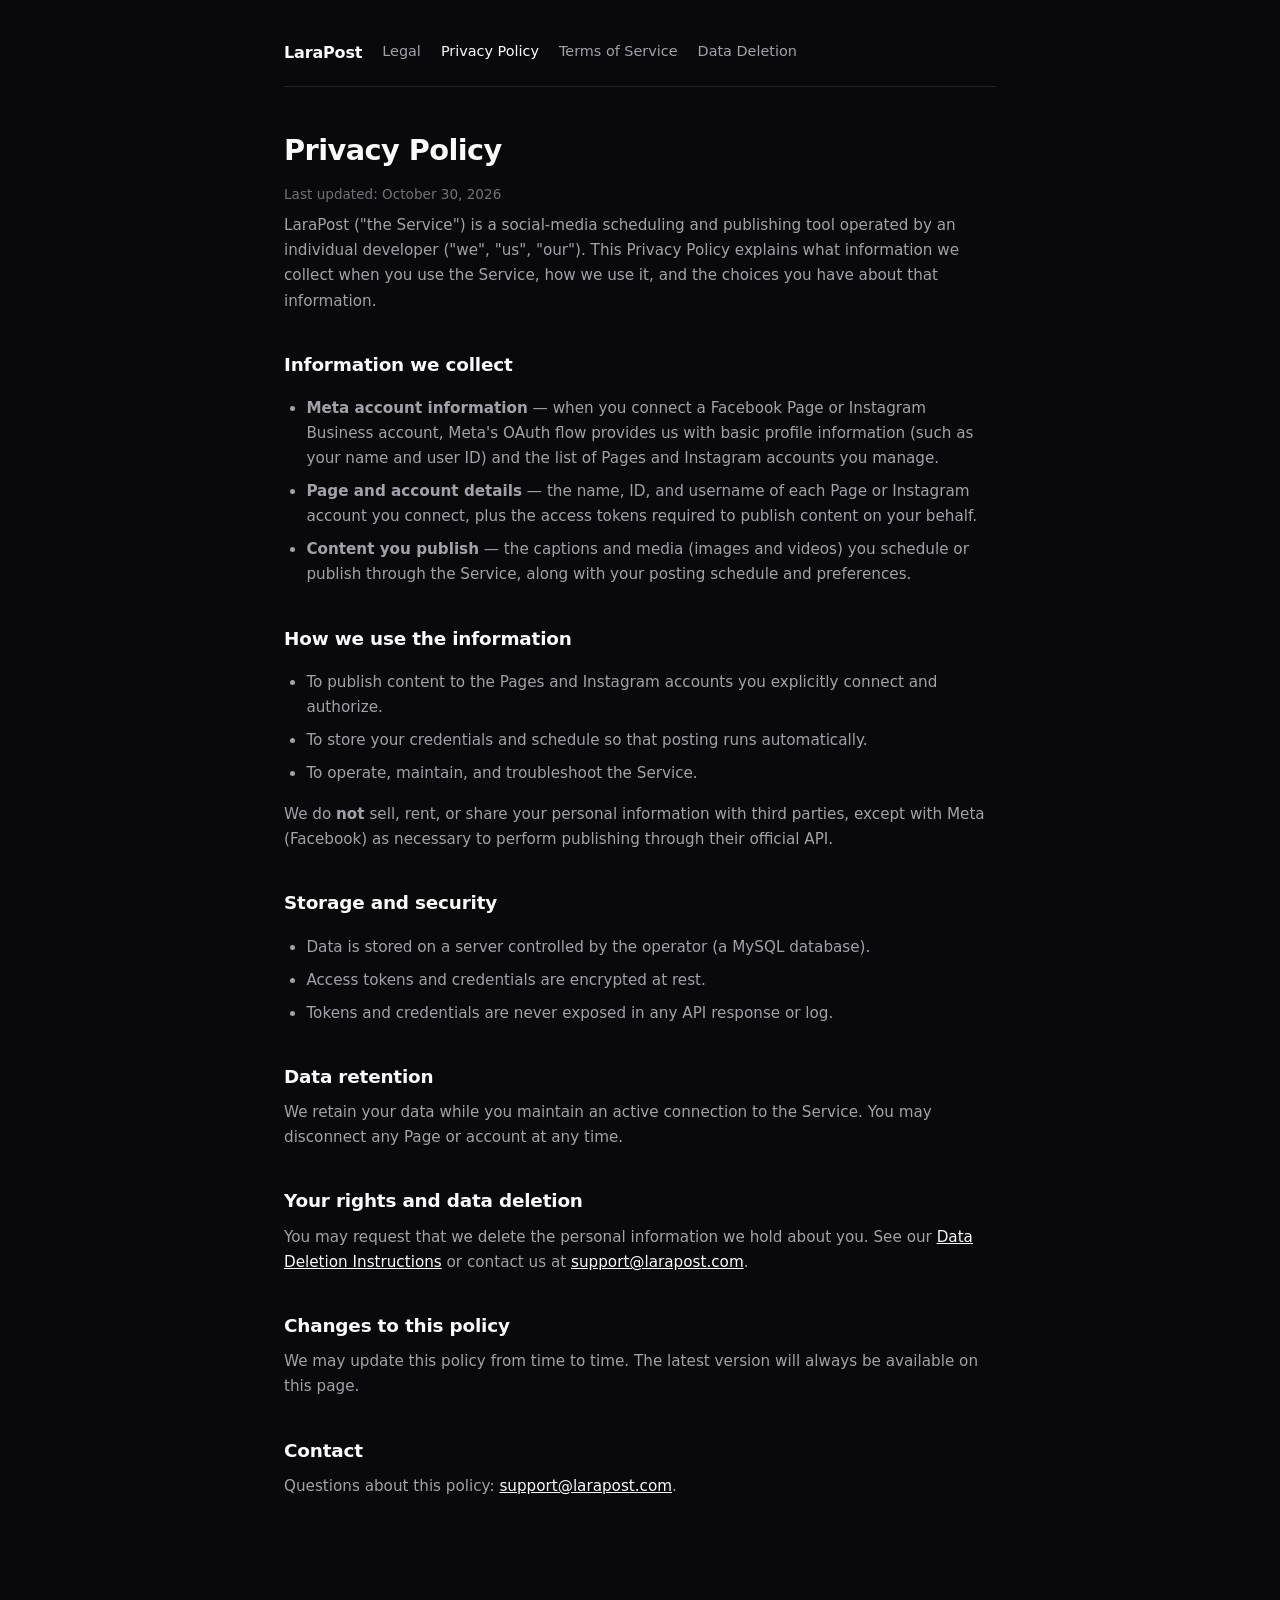
==== privacy.html @ 9336c52f "Add LaraPost privacy policy, terms, and data-deletion pages" ====
<!DOCTYPE html>
<html lang="en">
<head>
  <meta charset="UTF-8">
  <meta name="viewport" content="width=device-width, initial-scale=1.0">
  <title>Privacy Policy — LaraPost</title>
  <link rel="stylesheet" href="style.css">
</head>
<body>
  <div class="wrap">
    <nav class="nav">
      <span class="brand">LaraPost</span>
      <a href="index.html">Legal</a>
      <a href="privacy.html" class="active">Privacy Policy</a>
      <a href="terms.html">Terms of Service</a>
      <a href="data-deletion.html">Data Deletion</a>
    </nav>

    <h1>Privacy Policy</h1>
    <p class="meta">Last updated: October 30, 2026</p>

    <p>LaraPost ("the Service") is a social-media scheduling and publishing tool operated by an individual developer ("we", "us", "our"). This Privacy Policy explains what information we collect when you use the Service, how we use it, and the choices you have about that information.</p>

    <h2>Information we collect</h2>
    <ul>
      <li><strong>Meta account information</strong> — when you connect a Facebook Page or Instagram Business account, Meta's OAuth flow provides us with basic profile information (such as your name and user ID) and the list of Pages and Instagram accounts you manage.</li>
      <li><strong>Page and account details</strong> — the name, ID, and username of each Page or Instagram account you connect, plus the access tokens required to publish content on your behalf.</li>
      <li><strong>Content you publish</strong> — the captions and media (images and videos) you schedule or publish through the Service, along with your posting schedule and preferences.</li>
    </ul>

    <h2>How we use the information</h2>
    <ul>
      <li>To publish content to the Pages and Instagram accounts you explicitly connect and authorize.</li>
      <li>To store your credentials and schedule so that posting runs automatically.</li>
      <li>To operate, maintain, and troubleshoot the Service.</li>
    </ul>
    <p>We do <strong>not</strong> sell, rent, or share your personal information with third parties, except with Meta (Facebook) as necessary to perform publishing through their official API.</p>

    <h2>Storage and security</h2>
    <ul>
      <li>Data is stored on a server controlled by the operator (a MySQL database).</li>
      <li>Access tokens and credentials are encrypted at rest.</li>
      <li>Tokens and credentials are never exposed in any API response or log.</li>
    </ul>

    <h2>Data retention</h2>
    <p>We retain your data while you maintain an active connection to the Service. You may disconnect any Page or account at any time.</p>

    <h2>Your rights and data deletion</h2>
    <p>You may request that we delete the personal information we hold about you. See our <a href="data-deletion.html">Data Deletion Instructions</a> or contact us at <a href="mailto:support@larapost.com">support@larapost.com</a>.</p>

    <h2>Changes to this policy</h2>
    <p>We may update this policy from time to time. The latest version will always be available on this page.</p>

    <h2>Contact</h2>
    <p>Questions about this policy: <a href="mailto:support@larapost.com">support@larapost.com</a>.</p>
  </div>
</body>
</html>
---- style.css ----
:root {
  --bg: #09090b;
  --surface: #0e0e10;
  --line: #232327;
  --fg: #fafafa;
  --muted: #a1a1aa;
  --faint: #71717a;
}

* { box-sizing: border-box; }

html { scroll-behavior: smooth; }

body {
  margin: 0;
  background: var(--bg);
  color: var(--fg);
  font-family: ui-sans-serif, system-ui, -apple-system, "Segoe UI", Roboto, sans-serif;
  line-height: 1.65;
  -webkit-font-smoothing: antialiased;
}

.wrap {
  max-width: 760px;
  margin: 0 auto;
  padding: 2.5rem 1.5rem 6rem;
}

.nav {
  display: flex;
  gap: 1.25rem;
  flex-wrap: wrap;
  padding-bottom: 1.25rem;
  border-bottom: 1px solid var(--line);
  margin-bottom: 2.5rem;
}

.nav a {
  color: var(--muted);
  text-decoration: none;
  font-size: 0.9rem;
}

.nav a:hover { color: var(--fg); }

.nav a.active { color: var(--fg); }

.brand {
  font-weight: 600;
  color: var(--fg);
  letter-spacing: -0.01em;
}

h1 {
  font-size: 1.8rem;
  font-weight: 650;
  letter-spacing: -0.02em;
  margin: 0 0 0.5rem;
}

h2 {
  font-size: 1.15rem;
  font-weight: 600;
  margin: 2.25rem 0 0.5rem;
  letter-spacing: -0.01em;
}

p, li {
  color: var(--muted);
  font-size: 0.95rem;
  margin: 0.5rem 0;
}

ul { padding-left: 1.4rem; }

a { color: var(--fg); }

code {
  background: var(--surface);
  border: 1px solid var(--line);
  border-radius: 0.25rem;
  padding: 0.1rem 0.35rem;
  font-size: 0.85rem;
  color: var(--muted);
}

.meta {
  color: var(--faint);
  font-size: 0.85rem;
  margin-top: 0.25rem;
}

.card {
  background: var(--surface);
  border: 1px solid var(--line);
  border-radius: 0.5rem;
  padding: 1.25rem 1.5rem;
  margin: 1rem 0;
}

.card h2 { margin-top: 0; }
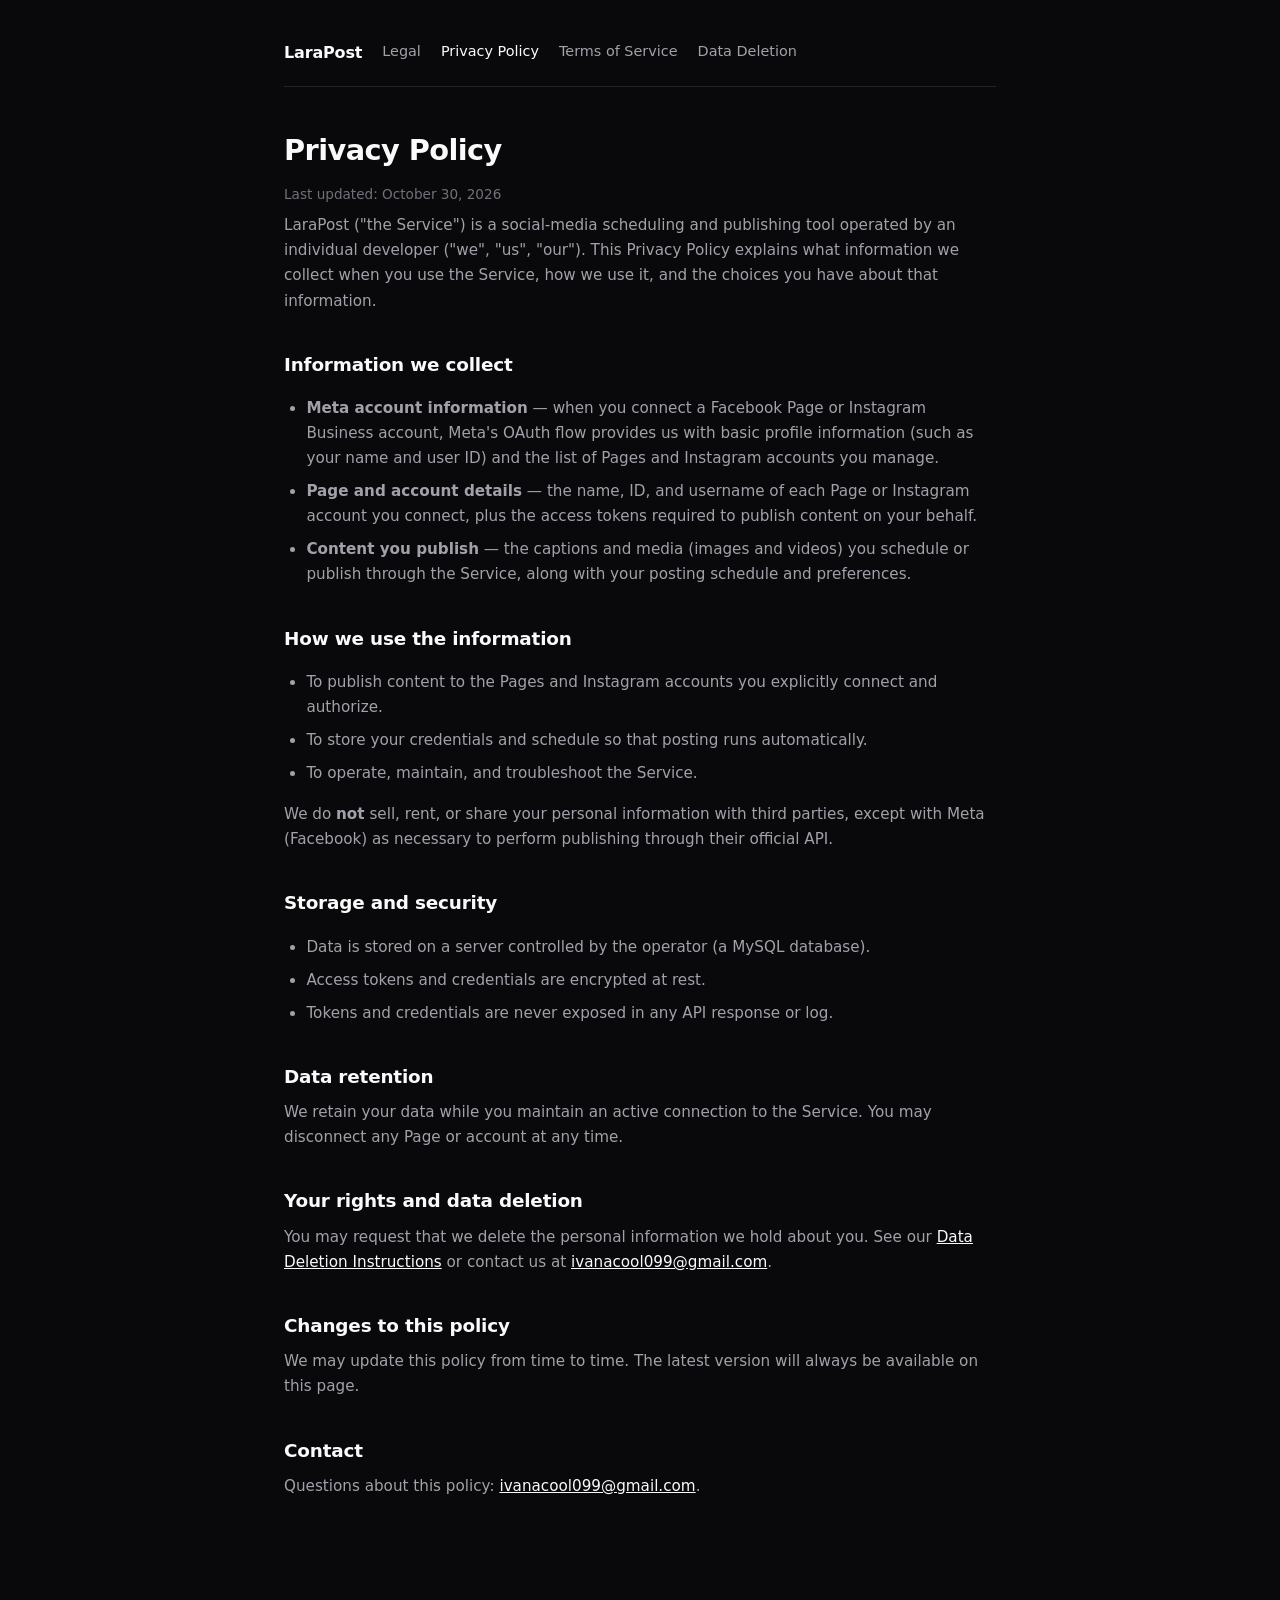
==== commit 83e04594: "Replace contact email with ivanacool099@gmail.com" ====
--- a/privacy.html
+++ b/privacy.html
@@ -47,13 +47,13 @@
     <p>We retain your data while you maintain an active connection to the Service. You may disconnect any Page or account at any time.</p>
 
     <h2>Your rights and data deletion</h2>
-    <p>You may request that we delete the personal information we hold about you. See our <a href="data-deletion.html">Data Deletion Instructions</a> or contact us at <a href="mailto:support@larapost.com">support@larapost.com</a>.</p>
+    <p>You may request that we delete the personal information we hold about you. See our <a href="data-deletion.html">Data Deletion Instructions</a> or contact us at <a href="mailto:ivanacool099@gmail.com">ivanacool099@gmail.com</a>.</p>
 
     <h2>Changes to this policy</h2>
     <p>We may update this policy from time to time. The latest version will always be available on this page.</p>
 
     <h2>Contact</h2>
-    <p>Questions about this policy: <a href="mailto:support@larapost.com">support@larapost.com</a>.</p>
+    <p>Questions about this policy: <a href="mailto:ivanacool099@gmail.com">ivanacool099@gmail.com</a>.</p>
   </div>
 </body>
 </html>
